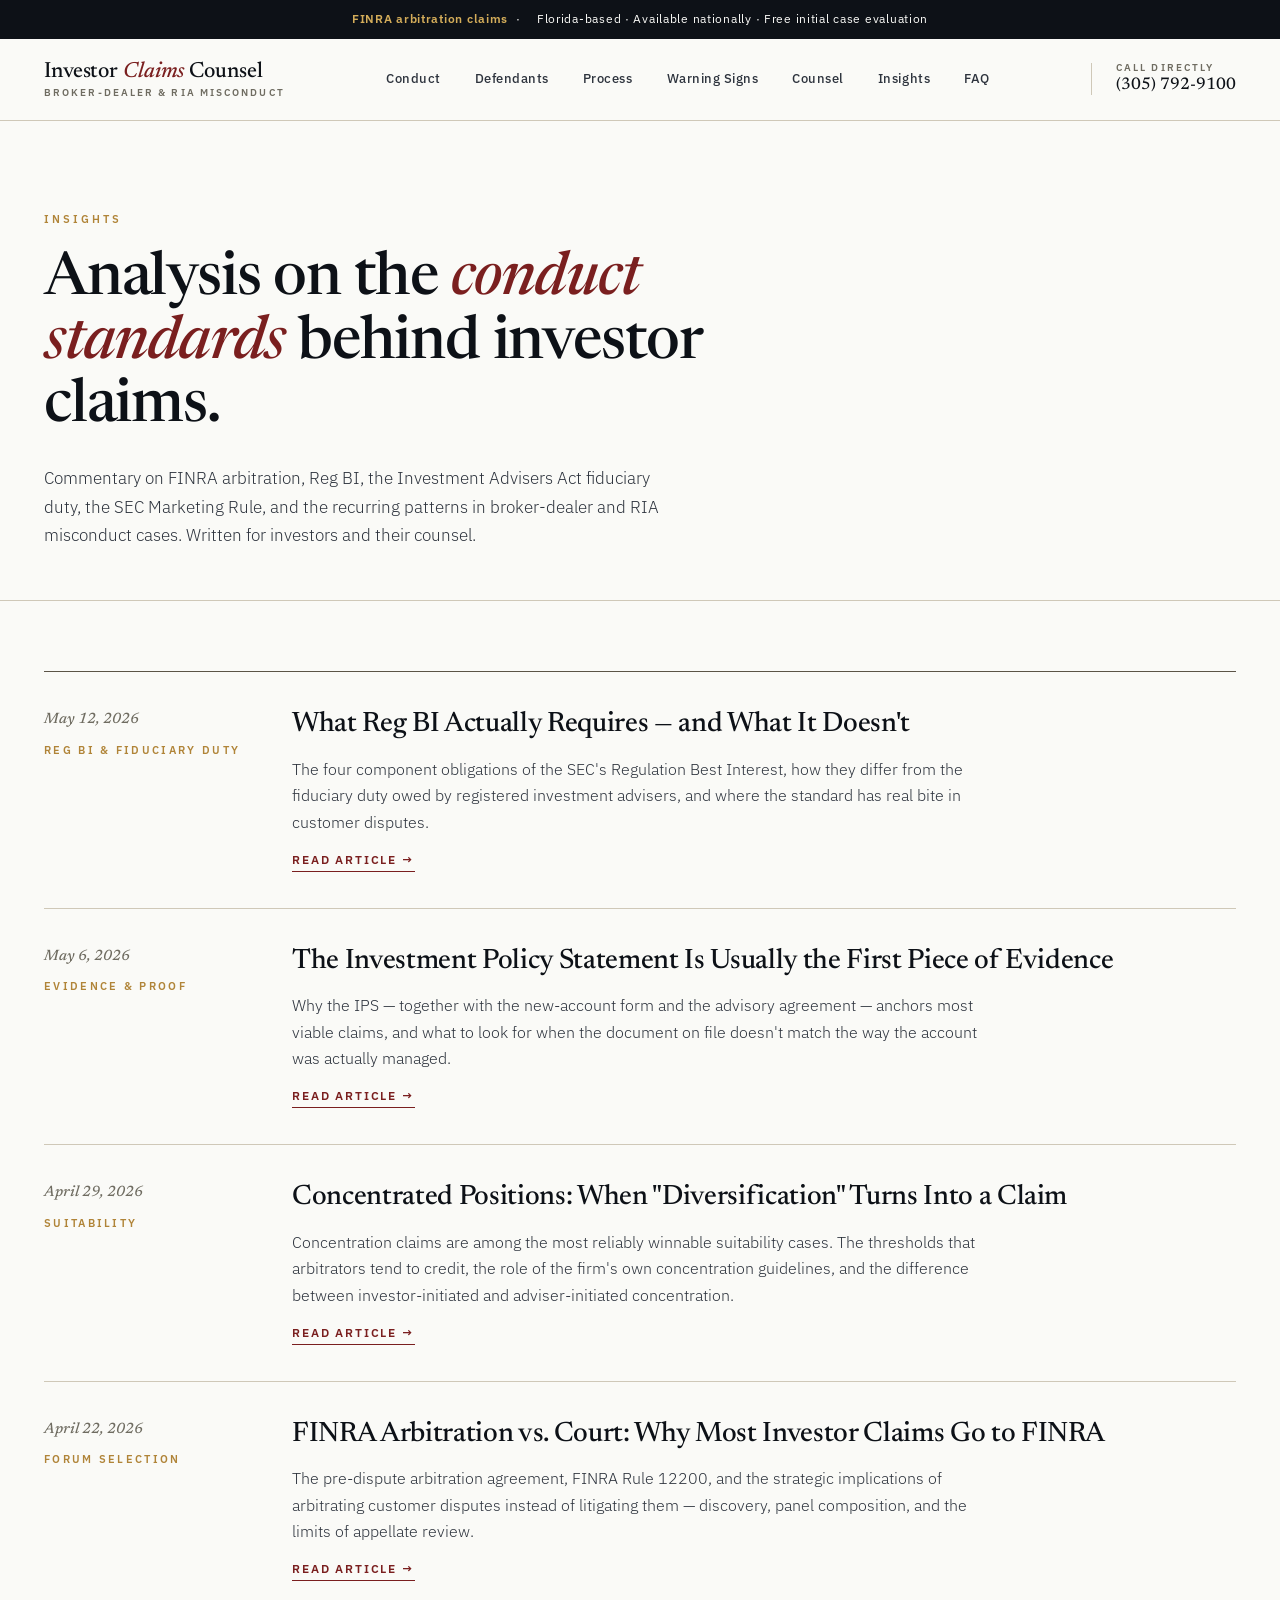
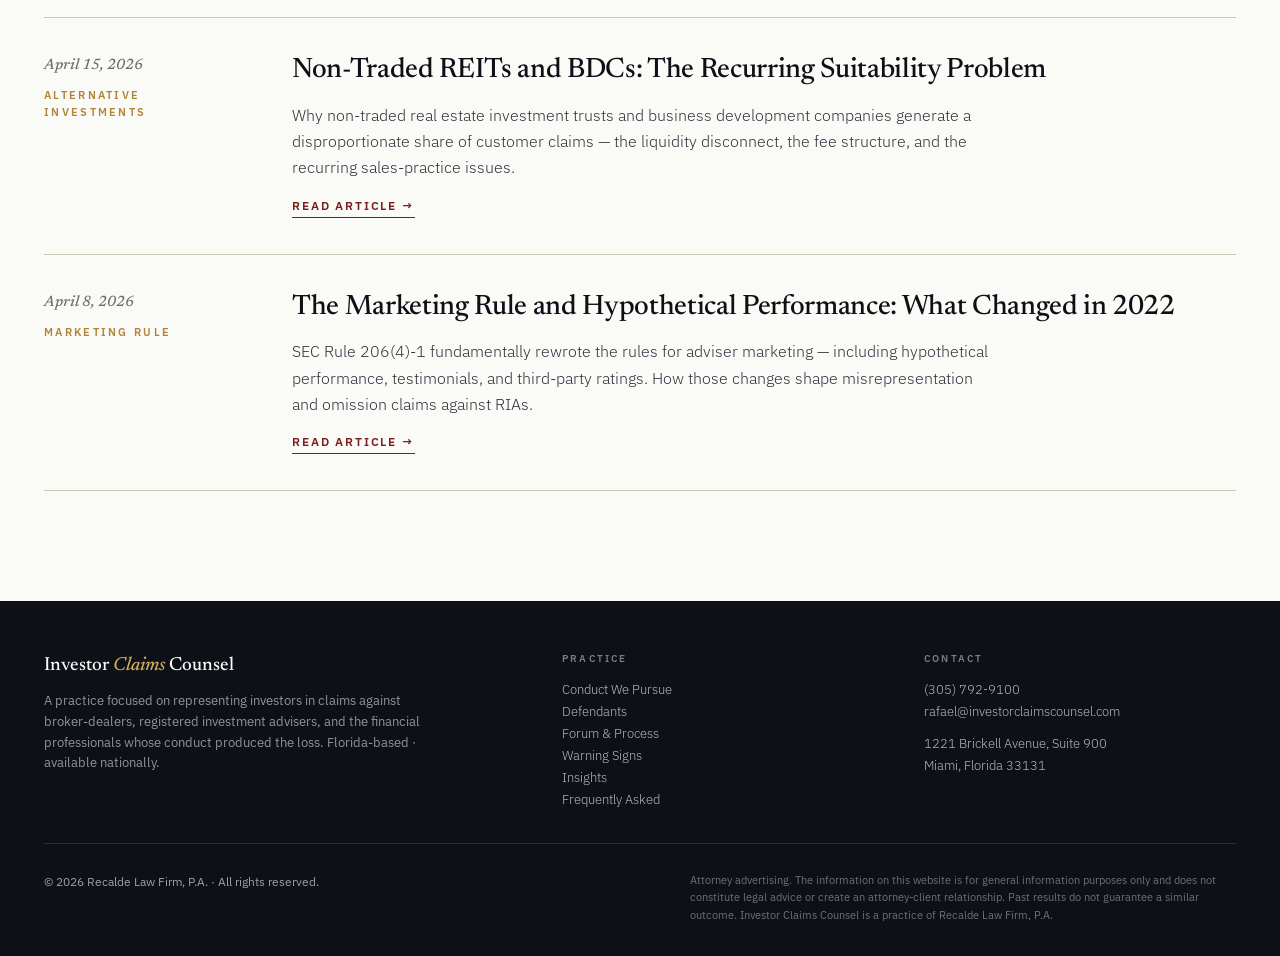
==== blog/index.html @ 1d9fceb1 "Launch Investor Claims Counsel site Initial site: editorial-style landing page covering conduct, def" ====
<!DOCTYPE html>
<html lang="en">
<head>
<meta charset="UTF-8">
<meta name="viewport" content="width=device-width, initial-scale=1.0">
<title>Insights — Investor Claims Counsel</title>
<meta name="description" content="Analysis and commentary on FINRA arbitration, broker-dealer conduct, investment adviser fiduciary duty, and the conduct standards underlying investor claims.">
<meta property="og:title" content="Insights — Investor Claims Counsel">
<meta property="og:description" content="Analysis and commentary on FINRA arbitration, broker-dealer conduct, investment adviser fiduciary duty, and the conduct standards underlying investor claims.">
<meta property="og:type" content="website">
<meta property="og:url" content="https://investorclaimscounsel.com/blog/">
<meta property="og:image" content="https://investorclaimscounsel.com/headshot.jpg">
<meta name="twitter:card" content="summary">
<link rel="icon" href="../favicon.svg" type="image/svg+xml">
<link rel="preconnect" href="https://fonts.googleapis.com">
<link rel="preconnect" href="https://fonts.gstatic.com" crossorigin>
<link href="https://fonts.googleapis.com/css2?family=Newsreader:ital,wght@0,400;0,500;0,600;1,400;1,500&family=IBM+Plex+Sans:wght@300;400;500;600&display=swap" rel="stylesheet">
<link rel="stylesheet" href="../style.css">
<link rel="stylesheet" href="../blog.css">
</head>
<body>

<!-- ================== NOTICE STRIP ================== -->
<div class="notice-strip">
  <span class="strong">FINRA arbitration claims</span>·<span style="margin: 0 8px;"></span>Florida-based · Available nationally · Free initial case evaluation
</div>

<!-- ================== TOPBAR ================== -->
<header class="topbar">
  <div class="topbar-inner">
    <a href="/" class="brand">
      <span class="brand-name">Investor <em>Claims</em> Counsel</span>
      <span class="brand-sub">Broker-Dealer &amp; RIA Misconduct</span>
    </a>
    <nav class="nav">
      <a href="/#conduct">Conduct</a>
      <a href="/#defendants">Defendants</a>
      <a href="/#process">Process</a>
      <a href="/#indicators">Warning Signs</a>
      <a href="/#counsel">Counsel</a>
      <a href="/blog/">Insights</a>
      <a href="/#faq">FAQ</a>
    </nav>
    <a href="tel:+13057929100" class="topbar-phone">
      <span class="phone-label">Call directly</span>
      (305) 792-9100
    </a>
  </div>
</header>

<!-- ================== BLOG HERO ================== -->
<header class="blog-hero">
  <div class="container">
    <div class="section-eyebrow">Insights</div>
    <h1>Analysis on the <em>conduct standards</em> behind investor claims.</h1>
    <p class="lead">Commentary on FINRA arbitration, Reg BI, the Investment Advisers Act fiduciary duty, the SEC Marketing Rule, and the recurring patterns in broker-dealer and RIA misconduct cases. Written for investors and their counsel.</p>
  </div>
</header>

<!-- ================== BLOG GRID ================== -->
<section class="blog-list">
  <div class="container">
    <div class="blog-grid">

      <article class="blog-entry">
        <div class="blog-entry-meta">
          <span class="blog-entry-date">May 12, 2026</span>
          <span class="blog-entry-tag">Reg BI &amp; Fiduciary Duty</span>
        </div>
        <div class="blog-entry-body">
          <h2><a href="../what-reg-bi-actually-requires-and-what-it-doesnt/">What Reg BI Actually Requires &mdash; and What It Doesn't</a></h2>
          <p>The four component obligations of the SEC's Regulation Best Interest, how they differ from the fiduciary duty owed by registered investment advisers, and where the standard has real bite in customer disputes.</p>
          <a href="../what-reg-bi-actually-requires-and-what-it-doesnt/" class="read">Read article →</a>
        </div>
      </article>

      <article class="blog-entry">
        <div class="blog-entry-meta">
          <span class="blog-entry-date">May 6, 2026</span>
          <span class="blog-entry-tag">Evidence &amp; Proof</span>
        </div>
        <div class="blog-entry-body">
          <h2><a href="../the-investment-policy-statement-is-usually-the-first-piece-of-evidence/">The Investment Policy Statement Is Usually the First Piece of Evidence</a></h2>
          <p>Why the IPS — together with the new-account form and the advisory agreement — anchors most viable claims, and what to look for when the document on file doesn't match the way the account was actually managed.</p>
          <a href="../the-investment-policy-statement-is-usually-the-first-piece-of-evidence/" class="read">Read article →</a>
        </div>
      </article>

      <article class="blog-entry">
        <div class="blog-entry-meta">
          <span class="blog-entry-date">April 29, 2026</span>
          <span class="blog-entry-tag">Suitability</span>
        </div>
        <div class="blog-entry-body">
          <h2><a href="../concentrated-positions-when-diversification-turns-into-a-claim/">Concentrated Positions: When "Diversification" Turns Into a Claim</a></h2>
          <p>Concentration claims are among the most reliably winnable suitability cases. The thresholds that arbitrators tend to credit, the role of the firm's own concentration guidelines, and the difference between investor-initiated and adviser-initiated concentration.</p>
          <a href="../concentrated-positions-when-diversification-turns-into-a-claim/" class="read">Read article →</a>
        </div>
      </article>

      <article class="blog-entry">
        <div class="blog-entry-meta">
          <span class="blog-entry-date">April 22, 2026</span>
          <span class="blog-entry-tag">Forum Selection</span>
        </div>
        <div class="blog-entry-body">
          <h2><a href="../finra-arbitration-vs-court-why-most-investor-claims-go-to-finra/">FINRA Arbitration vs. Court: Why Most Investor Claims Go to FINRA</a></h2>
          <p>The pre-dispute arbitration agreement, FINRA Rule 12200, and the strategic implications of arbitrating customer disputes instead of litigating them — discovery, panel composition, and the limits of appellate review.</p>
          <a href="../finra-arbitration-vs-court-why-most-investor-claims-go-to-finra/" class="read">Read article →</a>
        </div>
      </article>

      <article class="blog-entry">
        <div class="blog-entry-meta">
          <span class="blog-entry-date">April 15, 2026</span>
          <span class="blog-entry-tag">Alternative Investments</span>
        </div>
        <div class="blog-entry-body">
          <h2><a href="../non-traded-reits-and-bdcs-the-recurring-suitability-problem/">Non-Traded REITs and BDCs: The Recurring Suitability Problem</a></h2>
          <p>Why non-traded real estate investment trusts and business development companies generate a disproportionate share of customer claims — the liquidity disconnect, the fee structure, and the recurring sales-practice issues.</p>
          <a href="../non-traded-reits-and-bdcs-the-recurring-suitability-problem/" class="read">Read article →</a>
        </div>
      </article>

      <article class="blog-entry">
        <div class="blog-entry-meta">
          <span class="blog-entry-date">April 8, 2026</span>
          <span class="blog-entry-tag">Marketing Rule</span>
        </div>
        <div class="blog-entry-body">
          <h2><a href="../the-marketing-rule-and-hypothetical-performance/">The Marketing Rule and Hypothetical Performance: What Changed in 2022</a></h2>
          <p>SEC Rule 206(4)-1 fundamentally rewrote the rules for adviser marketing — including hypothetical performance, testimonials, and third-party ratings. How those changes shape misrepresentation and omission claims against RIAs.</p>
          <a href="../the-marketing-rule-and-hypothetical-performance/" class="read">Read article →</a>
        </div>
      </article>

    </div>
  </div>
</section>

<!-- ================== FOOTER ================== -->
<footer>
  <div class="footer-inner">
    <div class="footer-top">
      <div>
        <div class="footer-brand-line">Investor <em>Claims</em> Counsel</div>
        <div class="footer-tagline">A practice focused on representing investors in claims against broker-dealers, registered investment advisers, and the financial professionals whose conduct produced the loss. Florida-based · available nationally.</div>
      </div>
      <div class="footer-col">
        <div class="footer-col-label">Practice</div>
        <a href="/#conduct">Conduct We Pursue</a>
        <a href="/#defendants">Defendants</a>
        <a href="/#process">Forum &amp; Process</a>
        <a href="/#indicators">Warning Signs</a>
        <a href="/blog/">Insights</a>
        <a href="/#faq">Frequently Asked</a>
      </div>
      <div class="footer-col">
        <div class="footer-col-label">Contact</div>
        <a href="tel:+13057929100">(305) 792-9100</a>
        <a href="mailto:rafael@investorclaimscounsel.com">rafael@investorclaimscounsel.com</a>
        <p style="margin-top: 10px;">1221 Brickell Avenue, Suite 900<br>Miami, Florida 33131</p>
      </div>
    </div>
    <div class="footer-bottom">
      <div>© 2026 Recalde Law Firm, P.A. · All rights reserved.</div>
      <div class="disclaimer">Attorney advertising. The information on this website is for general information purposes only and does not constitute legal advice or create an attorney-client relationship. Past results do not guarantee a similar outcome. Investor Claims Counsel is a practice of Recalde Law Firm, P.A.</div>
    </div>
  </div>
</footer>

</body>
</html>
---- style.css ----
/* ============================================
   Investor Claims Counsel — Core Styles
   Newsreader + IBM Plex Sans editorial system
   ============================================ */

:root {
  --ink: #0d1117;
  --ink-2: #2d333d;
  --paper: #fafaf7;
  --paper-2: #f0ede5;
  --rule: #cfc8b8;
  --rule-strong: #5b5447;
  --accent: #7a1f1f;
  --accent-2: #b08438;
  --muted: #6f6c61;
  --positive: #2d5a3d;
}

* { margin: 0; padding: 0; box-sizing: border-box; }
html { scroll-behavior: smooth; }

body {
  font-family: 'IBM Plex Sans', -apple-system, sans-serif;
  background: var(--paper);
  color: var(--ink);
  font-weight: 400;
  line-height: 1.55;
  font-size: 16px;
  -webkit-font-smoothing: antialiased;
}

.serif { font-family: 'Newsreader', serif; }

/* ---------- Notice strip ---------- */
.notice-strip {
  background: var(--ink);
  color: var(--paper);
  font-size: 12px;
  letter-spacing: 0.06em;
  padding: 10px 0;
  text-align: center;
}

.notice-strip .strong {
  color: #d4ad5a;
  font-weight: 600;
  margin-right: 8px;
}

/* ---------- Top bar ---------- */
.topbar {
  border-bottom: 1px solid var(--rule);
  background: var(--paper);
  position: sticky;
  top: 0;
  z-index: 100;
}

.topbar-inner {
  max-width: 1300px;
  margin: 0 auto;
  padding: 22px 44px;
  display: grid;
  grid-template-columns: auto 1fr auto;
  align-items: center;
  gap: 50px;
}

.brand {
  text-decoration: none;
  color: var(--ink);
  line-height: 1.05;
  display: flex;
  flex-direction: column;
  gap: 4px;
}

.brand-name {
  font-family: 'Newsreader', serif;
  font-size: 22px;
  font-weight: 500;
  letter-spacing: -0.005em;
}

.brand-name em {
  font-style: italic;
  color: var(--accent);
  font-weight: 500;
}

.brand-sub {
  font-size: 9.5px;
  letter-spacing: 0.22em;
  text-transform: uppercase;
  color: var(--muted);
  font-weight: 600;
}

.nav {
  display: flex;
  justify-content: center;
  gap: 34px;
}

.nav a {
  font-size: 13px;
  color: var(--ink-2);
  text-decoration: none;
  letter-spacing: 0.04em;
  font-weight: 500;
  transition: color 0.2s;
}

.nav a:hover { color: var(--accent); }

.topbar-phone {
  font-family: 'Newsreader', serif;
  font-size: 17px;
  color: var(--ink);
  text-decoration: none;
  font-weight: 500;
  border-left: 1px solid var(--rule);
  padding-left: 24px;
  line-height: 1.1;
  display: flex;
  flex-direction: column;
}

.topbar-phone .phone-label {
  font-family: 'IBM Plex Sans', sans-serif;
  font-size: 9.5px;
  letter-spacing: 0.22em;
  text-transform: uppercase;
  color: var(--muted);
  font-weight: 600;
  margin-bottom: 3px;
}

/* ---------- Hero ---------- */
.hero {
  padding: 100px 0 90px;
  border-bottom: 1px solid var(--rule);
  position: relative;
}

.hero-inner {
  max-width: 1300px;
  margin: 0 auto;
  padding: 0 44px;
  display: grid;
  grid-template-columns: 1.6fr 1fr;
  gap: 80px;
  align-items: end;
}

.hero-eyebrow {
  font-size: 11px;
  letter-spacing: 0.26em;
  text-transform: uppercase;
  color: var(--accent);
  font-weight: 600;
  margin-bottom: 32px;
  display: flex;
  align-items: center;
  gap: 12px;
}

.hero-eyebrow::before {
  content: "";
  width: 32px;
  height: 1px;
  background: var(--accent);
}

.hero h1 {
  font-family: 'Newsreader', serif;
  font-weight: 500;
  font-size: clamp(42px, 5.2vw, 72px);
  line-height: 1.04;
  letter-spacing: -0.02em;
  max-width: 18ch;
}

.hero h1 em {
  font-style: italic;
  color: var(--accent);
  font-weight: 500;
}

.hero-sub {
  font-size: 18px;
  line-height: 1.65;
  max-width: 58ch;
  color: var(--ink-2);
  font-weight: 300;
  margin-top: 32px;
}

.hero-cta-row {
  margin-top: 44px;
  display: flex;
  gap: 28px;
  align-items: center;
  flex-wrap: wrap;
}

.btn {
  font-family: 'IBM Plex Sans', sans-serif;
  font-size: 13px;
  letter-spacing: 0.08em;
  text-transform: uppercase;
  font-weight: 600;
  padding: 16px 28px;
  text-decoration: none;
  display: inline-block;
  transition: all 0.2s;
  border: 1px solid;
}

.btn-primary {
  background: var(--ink);
  color: var(--paper);
  border-color: var(--ink);
}

.btn-primary:hover { background: var(--accent); border-color: var(--accent); }

.btn-ghost {
  background: transparent;
  color: var(--ink);
  border-color: var(--ink);
}

.btn-ghost:hover { background: var(--ink); color: var(--paper); }

.hero-side {
  border-left: 2px solid var(--accent);
  padding-left: 28px;
}

.hero-side h3 {
  font-family: 'Newsreader', serif;
  font-size: 22px;
  font-weight: 500;
  line-height: 1.35;
  margin-bottom: 14px;
  font-style: italic;
}

.hero-side p {
  font-size: 14.5px;
  line-height: 1.65;
  color: var(--ink-2);
  margin-bottom: 12px;
  font-weight: 300;
}

.hero-side .more {
  font-size: 11.5px;
  letter-spacing: 0.16em;
  text-transform: uppercase;
  color: var(--accent);
  font-weight: 600;
  text-decoration: none;
  border-bottom: 1px solid var(--accent);
  padding-bottom: 2px;
}

/* ---------- Section base ---------- */
section { padding: 100px 0; }

.container {
  max-width: 1300px;
  margin: 0 auto;
  padding: 0 44px;
}

.section-eyebrow {
  font-size: 10.5px;
  letter-spacing: 0.28em;
  text-transform: uppercase;
  color: var(--accent-2);
  font-weight: 600;
  margin-bottom: 18px;
}

.section-title {
  font-family: 'Newsreader', serif;
  font-weight: 500;
  font-size: clamp(34px, 4vw, 52px);
  line-height: 1.08;
  letter-spacing: -0.018em;
  margin-bottom: 24px;
}

.section-title em {
  font-style: italic;
  color: var(--accent);
}

.section-lead {
  font-size: 17px;
  line-height: 1.7;
  color: var(--ink-2);
  max-width: 60ch;
  font-weight: 300;
}

/* ---------- Conduct categories ---------- */
.conduct {
  background: var(--paper-2);
  border-bottom: 1px solid var(--rule);
}

.conduct-header {
  display: grid;
  grid-template-columns: 1fr 1.2fr;
  gap: 80px;
  margin-bottom: 60px;
  align-items: end;
  padding-bottom: 36px;
  border-bottom: 1px solid var(--rule-strong);
}

.conduct-grid {
  display: grid;
  grid-template-columns: repeat(2, 1fr);
  gap: 0;
  border-top: 1px solid var(--rule);
}

.conduct-item {
  padding: 36px 32px 36px 0;
  border-bottom: 1px solid var(--rule);
  transition: background 0.2s;
}

.conduct-item:nth-child(odd) {
  border-right: 1px solid var(--rule);
  padding-right: 40px;
}

.conduct-item:nth-child(even) { padding-left: 40px; }

.conduct-item:hover { background: rgba(122, 31, 31, 0.03); }

.conduct-num {
  font-family: 'Newsreader', serif;
  font-style: italic;
  font-size: 14px;
  color: var(--accent);
  margin-bottom: 14px;
  font-weight: 500;
}

.conduct-item h4 {
  font-family: 'Newsreader', serif;
  font-size: 22px;
  font-weight: 500;
  line-height: 1.25;
  margin-bottom: 14px;
  letter-spacing: -0.005em;
}

.conduct-item p {
  font-size: 14.5px;
  line-height: 1.65;
  color: var(--ink-2);
  font-weight: 300;
}

.conduct-item .reg {
  margin-top: 14px;
  font-size: 11.5px;
  letter-spacing: 0.06em;
  color: var(--muted);
  font-family: 'Newsreader', serif;
  font-style: italic;
}

/* ---------- Defendants ---------- */
.defendants-grid {
  margin-top: 60px;
  display: grid;
  grid-template-columns: repeat(4, 1fr);
  gap: 0;
  border-top: 1px solid var(--rule);
  border-left: 1px solid var(--rule);
}

.defendant {
  padding: 32px 28px;
  border-right: 1px solid var(--rule);
  border-bottom: 1px solid var(--rule);
}

.defendant-icon {
  font-family: 'Newsreader', serif;
  font-style: italic;
  font-size: 28px;
  color: var(--accent);
  margin-bottom: 16px;
  font-weight: 500;
}

.defendant h5 {
  font-family: 'Newsreader', serif;
  font-size: 19px;
  font-weight: 500;
  margin-bottom: 10px;
  line-height: 1.25;
}

.defendant p {
  font-size: 13.5px;
  line-height: 1.6;
  color: var(--ink-2);
  font-weight: 300;
}

/* ---------- Forum / Process ---------- */
.process {
  background: var(--ink);
  color: var(--paper);
  padding: 110px 0;
}

.process .section-title { color: var(--paper); }
.process .section-title em { color: #d4ad5a; }
.process .section-eyebrow { color: #d4ad5a; }
.process .section-lead { color: rgba(255, 255, 255, 0.72); }

.forum-tabs {
  margin-top: 70px;
  display: grid;
  grid-template-columns: 1fr 1fr;
  gap: 0;
  border-top: 1px solid rgba(255, 255, 255, 0.18);
}

.forum {
  padding: 44px 36px 44px 0;
  border-right: 1px solid rgba(255, 255, 255, 0.18);
}

.forum:last-child { border-right: none; padding-right: 0; padding-left: 36px; }

.forum-tag {
  font-size: 10.5px;
  letter-spacing: 0.26em;
  text-transform: uppercase;
  color: #d4ad5a;
  font-weight: 600;
  margin-bottom: 16px;
}

.forum h3 {
  font-family: 'Newsreader', serif;
  font-size: 30px;
  font-weight: 500;
  line-height: 1.15;
  margin-bottom: 18px;
  letter-spacing: -0.01em;
}

.forum h3 em { font-style: italic; color: #d4ad5a; }

.forum > p {
  font-size: 15px;
  line-height: 1.7;
  color: rgba(255, 255, 255, 0.78);
  font-weight: 300;
  margin-bottom: 24px;
}

.forum-specs {
  border-top: 1px solid rgba(255, 255, 255, 0.18);
  padding-top: 24px;
  display: grid;
  gap: 18px;
}

.spec {
  display: grid;
  grid-template-columns: 130px 1fr;
  gap: 20px;
  align-items: start;
}

.spec-label {
  font-size: 10.5px;
  letter-spacing: 0.18em;
  text-transform: uppercase;
  color: rgba(255, 255, 255, 0.55);
  font-weight: 600;
  padding-top: 3px;
}

.spec-value {
  font-size: 14px;
  line-height: 1.55;
  color: rgba(255, 255, 255, 0.9);
  font-weight: 300;
}

/* ---------- Process steps ---------- */
.steps {
  margin-top: 60px;
  border-top: 1px solid var(--rule-strong);
}

.step {
  padding: 36px 0;
  border-bottom: 1px solid var(--rule);
  display: grid;
  grid-template-columns: 90px 1fr 1.5fr;
  gap: 40px;
  align-items: start;
}

.step-num {
  font-family: 'Newsreader', serif;
  font-style: italic;
  font-size: 36px;
  color: var(--accent);
  line-height: 1;
  font-weight: 500;
}

.step h4 {
  font-family: 'Newsreader', serif;
  font-size: 22px;
  font-weight: 500;
  line-height: 1.2;
}

.step p {
  font-size: 14.5px;
  line-height: 1.7;
  color: var(--ink-2);
  font-weight: 300;
}

/* ---------- Indicators ---------- */
.indicators {
  background: var(--paper-2);
  border-top: 1px solid var(--rule);
  border-bottom: 1px solid var(--rule);
}

.indicator-list {
  margin-top: 50px;
  display: grid;
  grid-template-columns: repeat(2, 1fr);
  gap: 16px 60px;
}

.indicator {
  padding: 20px 0;
  border-bottom: 1px solid var(--rule);
  display: grid;
  grid-template-columns: 24px 1fr;
  gap: 18px;
  align-items: start;
}

.indicator-mark {
  font-family: 'Newsreader', serif;
  color: var(--accent);
  font-size: 18px;
  font-style: italic;
  font-weight: 500;
  padding-top: 1px;
}

.indicator p {
  font-size: 15px;
  line-height: 1.55;
  color: var(--ink-2);
  font-weight: 300;
}

/* ---------- Counsel ---------- */
.counsel-grid {
  display: grid;
  grid-template-columns: 1fr 1.5fr;
  gap: 80px;
  align-items: start;
}

.portrait {
  aspect-ratio: 4/5;
  background: linear-gradient(155deg, #aea48c 0%, #5b5447 100%);
  position: relative;
  overflow: hidden;
}

.portrait::before {
  content: "RR";
  position: absolute;
  bottom: 22px;
  left: 26px;
  font-family: 'Newsreader', serif;
  font-style: italic;
  font-size: 64px;
  color: rgba(255, 255, 255, 0.55);
  line-height: 1;
  font-weight: 500;
}

.portrait::after {
  content: "Photograph";
  position: absolute;
  top: 50%;
  left: 50%;
  transform: translate(-50%, -50%);
  font-size: 10px;
  letter-spacing: 0.24em;
  text-transform: uppercase;
  color: rgba(255, 255, 255, 0.5);
}

.counsel h2 {
  font-family: 'Newsreader', serif;
  font-size: 44px;
  font-weight: 500;
  line-height: 1.08;
  margin-bottom: 24px;
  letter-spacing: -0.018em;
}

.counsel p {
  font-size: 16px;
  line-height: 1.75;
  color: var(--ink-2);
  margin-bottom: 18px;
  font-weight: 300;
}

.counsel .pull {
  font-family: 'Newsreader', serif;
  font-style: italic;
  font-size: 21px;
  line-height: 1.55;
  color: var(--ink);
  border-left: 2px solid var(--accent);
  padding: 4px 0 4px 24px;
  margin: 28px 0;
  font-weight: 400;
}

.credentials {
  margin-top: 32px;
  padding-top: 28px;
  border-top: 1px solid var(--rule);
  display: grid;
  grid-template-columns: 1fr 1fr;
  gap: 26px 32px;
}

.credential .label {
  font-size: 10px;
  letter-spacing: 0.22em;
  text-transform: uppercase;
  color: var(--muted);
  margin-bottom: 8px;
  font-weight: 600;
}

.credential .value {
  font-size: 14px;
  line-height: 1.55;
  color: var(--ink);
}

/* ---------- FAQ ---------- */
.faq {
  background: var(--paper-2);
  border-top: 1px solid var(--rule);
  border-bottom: 1px solid var(--rule);
}

.faq-list {
  margin-top: 50px;
  border-top: 1px solid var(--rule-strong);
}

.faq-item {
  padding: 32px 0;
  border-bottom: 1px solid var(--rule);
  display: grid;
  grid-template-columns: 1fr 1.5fr;
  gap: 60px;
}

.faq-q {
  font-family: 'Newsreader', serif;
  font-size: 22px;
  font-weight: 500;
  line-height: 1.3;
  letter-spacing: -0.005em;
}

.faq-a {
  font-size: 15px;
  line-height: 1.7;
  color: var(--ink-2);
  font-weight: 300;
}

/* ---------- Engage ---------- */
.engage {
  background: var(--accent);
  color: var(--paper);
  padding: 130px 0;
}

.engage-grid {
  display: grid;
  grid-template-columns: 1.4fr 1fr;
  gap: 80px;
  align-items: start;
}

.engage h2 {
  font-family: 'Newsreader', serif;
  font-size: clamp(40px, 5vw, 60px);
  font-weight: 500;
  line-height: 1.05;
  letter-spacing: -0.02em;
  margin-bottom: 28px;
}

.engage h2 em { font-style: italic; color: #f0d28a; }

.engage > .container > .engage-grid > div:first-child > p {
  font-size: 17px;
  line-height: 1.75;
  color: rgba(255, 255, 255, 0.85);
  font-weight: 300;
  margin-bottom: 18px;
}

.engage-checklist {
  margin-top: 32px;
  padding-top: 24px;
  border-top: 1px solid rgba(255, 255, 255, 0.3);
}

.engage-checklist .label {
  font-size: 11px;
  letter-spacing: 0.22em;
  text-transform: uppercase;
  color: #f0d28a;
  font-weight: 600;
  margin-bottom: 16px;
}

.engage-checklist ul {
  list-style: none;
  display: grid;
  gap: 8px;
}

.engage-checklist li {
  font-size: 14px;
  line-height: 1.5;
  color: rgba(255, 255, 255, 0.88);
  padding-left: 22px;
  position: relative;
  font-weight: 300;
}

.engage-checklist li::before {
  content: "→";
  position: absolute;
  left: 0;
  color: #f0d28a;
}

.engage-channels {
  background: rgba(0, 0, 0, 0.18);
  padding: 36px 36px 28px;
  border: 1px solid rgba(255, 255, 255, 0.18);
}

.channel {
  border-bottom: 1px solid rgba(255, 255, 255, 0.2);
  padding: 18px 0;
}

.channel:last-child { border-bottom: none; padding-bottom: 0; }
.channel:first-child { padding-top: 0; }

.channel-label {
  font-size: 10px;
  letter-spacing: 0.24em;
  text-transform: uppercase;
  color: rgba(255, 255, 255, 0.65);
  font-weight: 600;
  margin-bottom: 8px;
}

.channel-value {
  font-family: 'Newsreader', serif;
  font-size: 21px;
  font-weight: 500;
  color: var(--paper);
  line-height: 1.2;
}

.channel-value a {
  color: var(--paper);
  text-decoration: none;
  border-bottom: 1px solid rgba(240, 210, 138, 0.5);
  transition: border-color 0.2s;
}

.channel-value a:hover { border-bottom-color: #f0d28a; }

.channel-detail {
  font-size: 12.5px;
  color: rgba(255, 255, 255, 0.7);
  margin-top: 5px;
  font-weight: 300;
}

/* ---------- Footer ---------- */
footer {
  background: var(--ink);
  color: rgba(255, 255, 255, 0.6);
  padding: 50px 0 32px;
  font-size: 12px;
}

.footer-inner {
  max-width: 1300px;
  margin: 0 auto;
  padding: 0 44px;
}

.footer-top {
  display: grid;
  grid-template-columns: 1.5fr 1fr 1fr;
  gap: 50px;
  padding-bottom: 32px;
  border-bottom: 1px solid rgba(255, 255, 255, 0.12);
  margin-bottom: 24px;
}

.footer-brand-line {
  font-family: 'Newsreader', serif;
  font-size: 19px;
  color: var(--paper);
  margin-bottom: 10px;
  font-weight: 500;
}

.footer-brand-line em { font-style: italic; color: #d4ad5a; }

.footer-tagline {
  font-size: 12.5px;
  color: rgba(255, 255, 255, 0.55);
  line-height: 1.65;
  max-width: 50ch;
}

.footer-col-label {
  font-size: 10px;
  letter-spacing: 0.22em;
  text-transform: uppercase;
  color: rgba(255, 255, 255, 0.45);
  font-weight: 600;
  margin-bottom: 12px;
}

.footer-col a, .footer-col p {
  display: block;
  font-size: 13px;
  color: rgba(255, 255, 255, 0.7);
  text-decoration: none;
  line-height: 1.7;
  font-weight: 300;
}

.footer-col a:hover { color: #d4ad5a; }

.footer-bottom {
  display: flex;
  justify-content: space-between;
  flex-wrap: wrap;
  gap: 16px;
  line-height: 1.6;
  padding-top: 4px;
}

.disclaimer {
  max-width: 78ch;
  font-size: 10.5px;
  color: rgba(255, 255, 255, 0.4);
  line-height: 1.65;
}

/* ---------- Responsive ---------- */
@media (max-width: 980px) {
  .topbar-inner { grid-template-columns: 1fr auto; padding: 16px 22px; gap: 18px; }
  .nav { display: none; }
  .topbar-phone { padding-left: 18px; }
  .hero { padding: 60px 0 60px; }
  .hero-inner { grid-template-columns: 1fr; gap: 50px; padding: 0 22px; }
  .hero-side { border-left: 2px solid var(--accent); }
  .container { padding: 0 22px; }
  section { padding: 70px 0; }
  .conduct-header { grid-template-columns: 1fr; gap: 28px; }
  .conduct-grid { grid-template-columns: 1fr; }
  .conduct-item:nth-child(odd) { border-right: none; padding-right: 0; }
  .conduct-item:nth-child(even) { padding-left: 0; }
  .defendants-grid { grid-template-columns: 1fr 1fr; }
  .forum-tabs { grid-template-columns: 1fr; }
  .forum { border-right: none; padding-right: 0; padding-left: 0 !important; border-bottom: 1px solid rgba(255,255,255,0.18); }
  .step { grid-template-columns: 1fr; gap: 12px; }
  .step-num { font-size: 28px; }
  .indicator-list { grid-template-columns: 1fr; gap: 0 0; }
  .counsel-grid, .engage-grid, .faq-item { grid-template-columns: 1fr; gap: 32px; }
  .footer-top { grid-template-columns: 1fr; }
  .footer-bottom { flex-direction: column; }
}
---- blog.css ----
/* ============================================
   Investor Claims Counsel — Blog Styles
   Extends style.css
   ============================================ */

/* ---------- Blog index ---------- */
.blog-hero {
  padding: 90px 0 50px;
  border-bottom: 1px solid var(--rule);
  background: var(--paper);
}

.blog-hero .container {
  max-width: 1300px;
  margin: 0 auto;
  padding: 0 44px;
}

.blog-hero .section-eyebrow {
  margin-bottom: 22px;
}

.blog-hero h1 {
  font-family: 'Newsreader', serif;
  font-weight: 500;
  font-size: clamp(40px, 5vw, 60px);
  line-height: 1.06;
  letter-spacing: -0.02em;
  margin-bottom: 24px;
  max-width: 22ch;
}

.blog-hero h1 em {
  font-style: italic;
  color: var(--accent);
}

.blog-hero .lead {
  font-size: 17px;
  line-height: 1.7;
  color: var(--ink-2);
  max-width: 62ch;
  font-weight: 300;
}

/* ---------- Blog list ---------- */
.blog-list {
  padding: 70px 0 110px;
  background: var(--paper);
}

.blog-list .container {
  max-width: 1300px;
  margin: 0 auto;
  padding: 0 44px;
}

.blog-grid {
  display: grid;
  grid-template-columns: 1fr;
  border-top: 1px solid var(--rule-strong);
}

.blog-entry {
  padding: 36px 0;
  border-bottom: 1px solid var(--rule);
  display: grid;
  grid-template-columns: 200px 1fr;
  gap: 48px;
  align-items: start;
}

.blog-entry-meta {
  display: flex;
  flex-direction: column;
  gap: 10px;
}

.blog-entry-date {
  font-family: 'Newsreader', serif;
  font-style: italic;
  font-size: 15px;
  color: var(--muted);
  font-weight: 500;
}

.blog-entry-tag {
  font-size: 10.5px;
  letter-spacing: 0.22em;
  text-transform: uppercase;
  color: var(--accent-2);
  font-weight: 600;
}

.blog-entry-body h2 {
  font-family: 'Newsreader', serif;
  font-size: 28px;
  font-weight: 500;
  line-height: 1.2;
  letter-spacing: -0.012em;
  margin-bottom: 14px;
}

.blog-entry-body h2 a {
  color: var(--ink);
  text-decoration: none;
  transition: color 0.2s;
}

.blog-entry-body h2 a:hover { color: var(--accent); }

.blog-entry-body p {
  font-size: 15.5px;
  line-height: 1.7;
  color: var(--ink-2);
  font-weight: 300;
  max-width: 70ch;
}

.blog-entry-body .read {
  display: inline-block;
  margin-top: 16px;
  font-size: 11.5px;
  letter-spacing: 0.16em;
  text-transform: uppercase;
  color: var(--accent);
  font-weight: 600;
  text-decoration: none;
  border-bottom: 1px solid var(--accent);
  padding-bottom: 2px;
}

/* ---------- Article page ---------- */
.article-header {
  padding: 80px 0 50px;
  border-bottom: 1px solid var(--rule);
  background: var(--paper);
}

.article-header .container {
  max-width: 820px;
  margin: 0 auto;
  padding: 0 44px;
}

.article-breadcrumb {
  font-size: 11px;
  letter-spacing: 0.18em;
  text-transform: uppercase;
  color: var(--muted);
  font-weight: 600;
  margin-bottom: 28px;
}

.article-breadcrumb a {
  color: var(--muted);
  text-decoration: none;
  border-bottom: 1px solid transparent;
  transition: color 0.2s, border-color 0.2s;
}

.article-breadcrumb a:hover {
  color: var(--accent);
  border-bottom-color: var(--accent);
}

.article-tag {
  font-size: 10.5px;
  letter-spacing: 0.24em;
  text-transform: uppercase;
  color: var(--accent-2);
  font-weight: 600;
  margin-bottom: 18px;
  display: block;
}

.article-header h1 {
  font-family: 'Newsreader', serif;
  font-size: clamp(30px, 4.2vw, 46px);
  font-weight: 500;
  line-height: 1.1;
  letter-spacing: -0.018em;
  margin-bottom: 28px;
}

.article-header h1 em { font-style: italic; color: var(--accent); }

.article-meta {
  display: flex;
  align-items: center;
  gap: 16px;
  padding-top: 24px;
  border-top: 1px solid var(--rule);
}

.article-meta img {
  width: 46px;
  height: 46px;
  border-radius: 50%;
  object-fit: cover;
}

.article-meta-text {
  font-size: 13px;
  line-height: 1.45;
  color: var(--ink-2);
  font-weight: 300;
}

.article-meta-text strong {
  font-family: 'Newsreader', serif;
  font-weight: 500;
  font-size: 15px;
  color: var(--ink);
  display: block;
  letter-spacing: -0.005em;
}

/* ---------- Article body ---------- */
.article-body {
  padding: 60px 0 70px;
  background: var(--paper);
}

.article-body .container {
  max-width: 820px;
  margin: 0 auto;
  padding: 0 44px;
}

.article-content p {
  font-family: 'Newsreader', serif;
  font-size: 19px;
  line-height: 1.7;
  color: var(--ink);
  margin-bottom: 24px;
  font-weight: 400;
}

.article-content p.lede {
  font-size: 22px;
  line-height: 1.55;
  color: var(--ink);
  font-weight: 400;
  margin-bottom: 32px;
}

.article-content h2 {
  font-family: 'Newsreader', serif;
  font-size: 28px;
  font-weight: 500;
  line-height: 1.2;
  letter-spacing: -0.012em;
  margin: 44px 0 18px;
  color: var(--ink);
}

.article-content h2 em { font-style: italic; color: var(--accent); }

.article-content h3 {
  font-family: 'Newsreader', serif;
  font-size: 21px;
  font-weight: 500;
  line-height: 1.25;
  margin: 32px 0 12px;
  color: var(--ink);
}

.article-content ul,
.article-content ol {
  margin: 18px 0 28px 0;
  padding-left: 28px;
}

.article-content li {
  font-family: 'Newsreader', serif;
  font-size: 18px;
  line-height: 1.65;
  color: var(--ink);
  margin-bottom: 10px;
  font-weight: 400;
}

.article-content blockquote {
  border-left: 2px solid var(--accent);
  padding: 6px 0 6px 28px;
  margin: 32px 0;
  font-family: 'Newsreader', serif;
  font-style: italic;
  font-size: 21px;
  line-height: 1.55;
  color: var(--ink);
  font-weight: 400;
}

.article-content strong {
  font-weight: 600;
}

.article-content em { font-style: italic; }

.article-content a {
  color: var(--accent);
  text-decoration: none;
  border-bottom: 1px solid var(--accent);
  transition: opacity 0.2s;
}

.article-content a:hover { opacity: 0.7; }

.article-content hr {
  border: none;
  border-top: 1px solid var(--rule);
  margin: 40px 0;
}

/* ---------- Article footer / disclaimer ---------- */
.article-cta {
  background: var(--paper-2);
  border-top: 1px solid var(--rule);
  border-bottom: 1px solid var(--rule);
  padding: 60px 0;
}

.article-cta .container {
  max-width: 820px;
  margin: 0 auto;
  padding: 0 44px;
  display: grid;
  grid-template-columns: 1.4fr 1fr;
  gap: 50px;
  align-items: center;
}

.article-cta .label {
  font-size: 10.5px;
  letter-spacing: 0.24em;
  text-transform: uppercase;
  color: var(--accent-2);
  font-weight: 600;
  margin-bottom: 14px;
}

.article-cta h3 {
  font-family: 'Newsreader', serif;
  font-size: 26px;
  font-weight: 500;
  line-height: 1.2;
  letter-spacing: -0.01em;
  margin-bottom: 12px;
}

.article-cta h3 em { font-style: italic; color: var(--accent); }

.article-cta p {
  font-size: 14.5px;
  line-height: 1.65;
  color: var(--ink-2);
  font-weight: 300;
}

.article-cta-actions {
  display: flex;
  flex-direction: column;
  gap: 12px;
}

.article-disclaimer {
  background: var(--paper);
  padding: 40px 0 60px;
}

.article-disclaimer .container {
  max-width: 820px;
  margin: 0 auto;
  padding: 0 44px;
}

.article-disclaimer p {
  font-size: 11.5px;
  line-height: 1.65;
  color: var(--muted);
  font-style: italic;
}

/* ---------- Responsive ---------- */
@media (max-width: 980px) {
  .blog-hero { padding: 60px 0 40px; }
  .blog-hero .container,
  .blog-list .container,
  .article-header .container,
  .article-body .container,
  .article-cta .container,
  .article-disclaimer .container {
    padding: 0 22px;
  }
  .blog-list { padding: 50px 0 80px; }
  .blog-entry {
    grid-template-columns: 1fr;
    gap: 14px;
  }
  .article-header { padding: 50px 0 36px; }
  .article-content p { font-size: 17px; }
  .article-content p.lede { font-size: 19px; }
  .article-content li { font-size: 16.5px; }
  .article-content h2 { font-size: 24px; }
  .article-cta .container {
    grid-template-columns: 1fr;
    gap: 24px;
  }
}
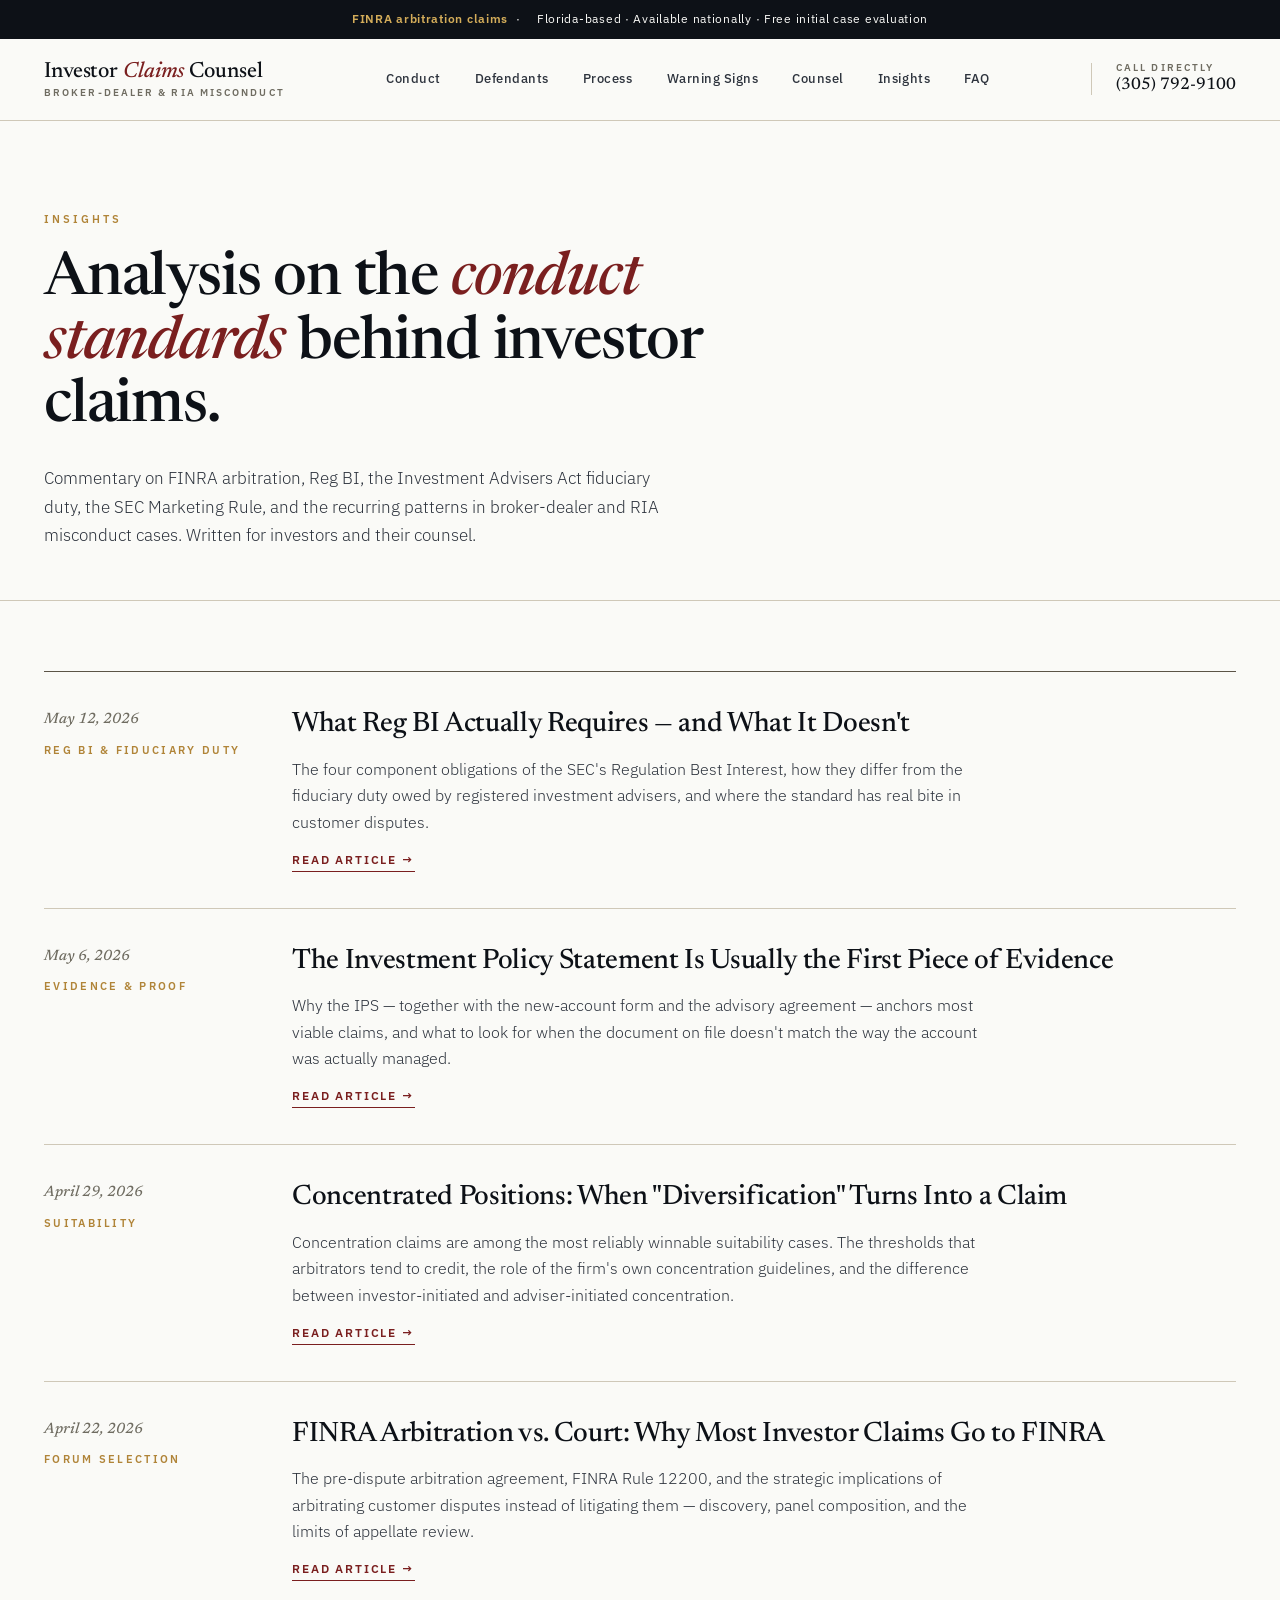
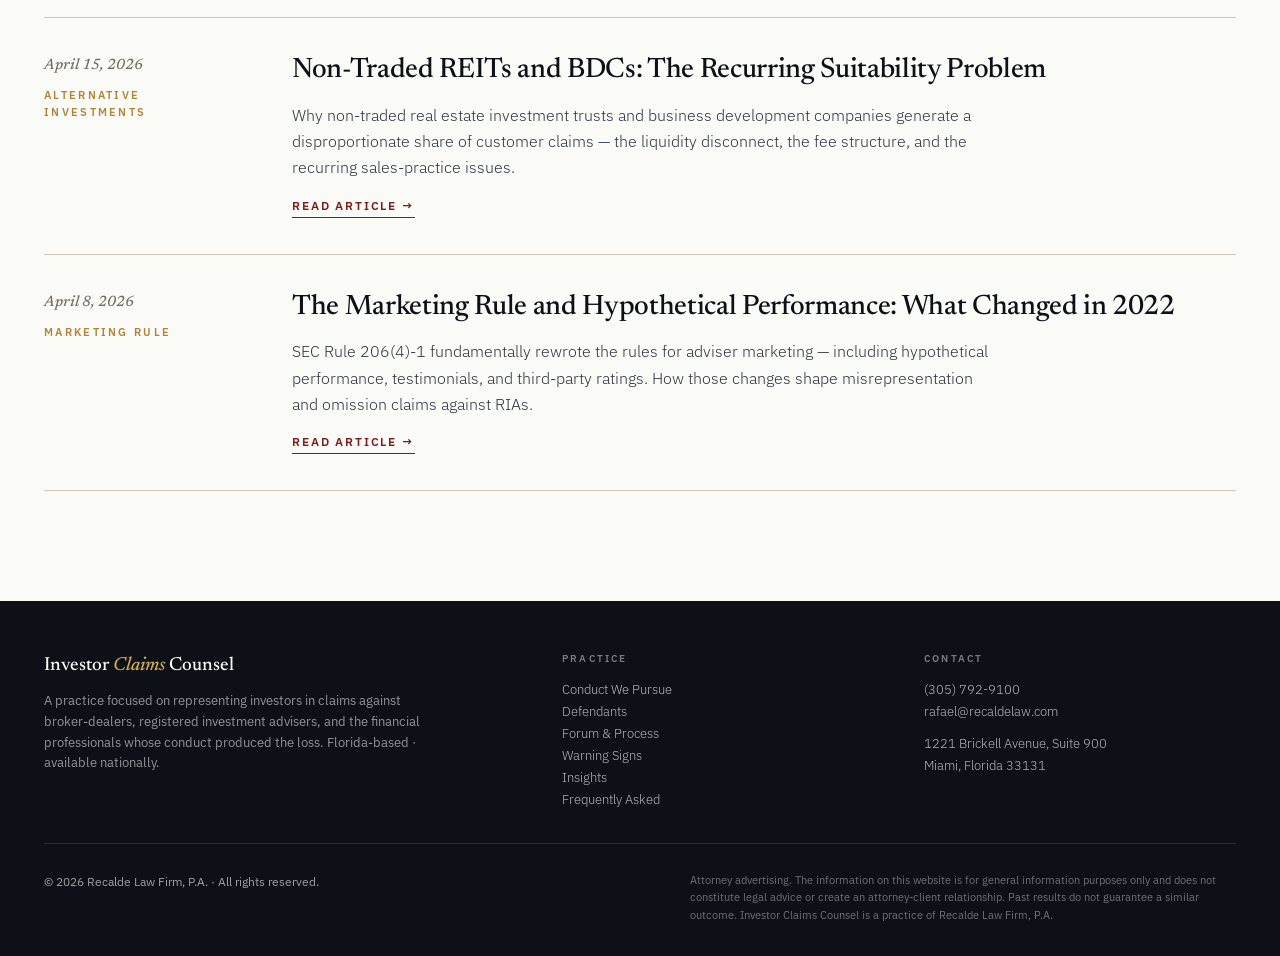
==== commit 3188a804: "Temporarily display rafael@recaldelaw.com until ICC email is set up Swaps the rafael@investorclaimsc" ====
--- a/blog/index.html
+++ b/blog/index.html
@@ -158,7 +158,7 @@
       <div class="footer-col">
         <div class="footer-col-label">Contact</div>
         <a href="tel:+13057929100">(305) 792-9100</a>
-        <a href="mailto:rafael@investorclaimscounsel.com">rafael@investorclaimscounsel.com</a>
+        <a href="mailto:rafael@recaldelaw.com">rafael@recaldelaw.com</a>
         <p style="margin-top: 10px;">1221 Brickell Avenue, Suite 900<br>Miami, Florida 33131</p>
       </div>
     </div>
--- a/style.css
+++ b/style.css
@@ -824,6 +824,142 @@
   margin-top: 5px;
   font-weight: 300;
 }
+
+/* ---------- Case-review form ---------- */
+.case-form {
+  background: rgba(0, 0, 0, 0.18);
+  padding: 36px 36px 32px;
+  border: 1px solid rgba(255, 255, 255, 0.18);
+}
+
+.case-form-honeypot {
+  position: absolute;
+  left: -9999px;
+  width: 1px;
+  height: 1px;
+  opacity: 0;
+  pointer-events: none;
+}
+
+.case-form-row {
+  display: grid;
+  grid-template-columns: 1fr 1fr;
+  gap: 18px;
+  margin-bottom: 16px;
+}
+
+.case-form-field {
+  display: flex;
+  flex-direction: column;
+  margin-bottom: 16px;
+}
+
+.case-form-row .case-form-field { margin-bottom: 0; }
+
+.case-form-field label {
+  font-size: 10.5px;
+  letter-spacing: 0.22em;
+  text-transform: uppercase;
+  color: #f0d28a;
+  font-weight: 600;
+  margin-bottom: 8px;
+}
+
+.case-form-field label span {
+  color: rgba(255, 255, 255, 0.55);
+  margin-left: 4px;
+}
+
+.case-form-field input,
+.case-form-field select,
+.case-form-field textarea {
+  font-family: 'IBM Plex Sans', sans-serif;
+  font-size: 14.5px;
+  font-weight: 400;
+  background: rgba(250, 250, 247, 0.06);
+  color: var(--paper);
+  border: 1px solid rgba(255, 255, 255, 0.25);
+  padding: 12px 14px;
+  border-radius: 0;
+  outline: none;
+  transition: border-color 0.2s, background 0.2s;
+  width: 100%;
+  -webkit-appearance: none;
+  appearance: none;
+}
+
+.case-form-field textarea {
+  resize: vertical;
+  min-height: 110px;
+  line-height: 1.5;
+  font-family: 'Newsreader', serif;
+  font-size: 16px;
+}
+
+.case-form-field input::placeholder,
+.case-form-field textarea::placeholder {
+  color: rgba(255, 255, 255, 0.4);
+  font-weight: 300;
+}
+
+.case-form-field input:focus,
+.case-form-field select:focus,
+.case-form-field textarea:focus {
+  border-color: #f0d28a;
+  background: rgba(250, 250, 247, 0.1);
+}
+
+.case-form-field select {
+  background-image: url("data:image/svg+xml;utf8,<svg xmlns='http://www.w3.org/2000/svg' viewBox='0 0 12 8'><path fill='%23f0d28a' d='M6 8 0 0h12z'/></svg>");
+  background-repeat: no-repeat;
+  background-position: right 14px center;
+  background-size: 10px;
+  padding-right: 36px;
+}
+
+.case-form-field select option {
+  background: var(--ink);
+  color: var(--paper);
+}
+
+.btn-case-form {
+  font-family: 'IBM Plex Sans', sans-serif;
+  font-size: 12.5px;
+  letter-spacing: 0.12em;
+  text-transform: uppercase;
+  font-weight: 600;
+  padding: 16px 24px;
+  background: #f0d28a;
+  color: var(--ink);
+  border: 1px solid #f0d28a;
+  cursor: pointer;
+  width: 100%;
+  margin-top: 8px;
+  transition: background 0.2s, color 0.2s;
+}
+
+.btn-case-form:hover {
+  background: var(--paper);
+  border-color: var(--paper);
+}
+
+.case-form-note {
+  margin-top: 18px;
+  font-size: 12px;
+  line-height: 1.55;
+  color: rgba(255, 255, 255, 0.7);
+  font-weight: 300;
+  text-align: center;
+}
+
+.case-form-note a {
+  color: #f0d28a;
+  text-decoration: none;
+  border-bottom: 1px solid rgba(240, 210, 138, 0.5);
+  transition: border-color 0.2s;
+}
+
+.case-form-note a:hover { border-bottom-color: #f0d28a; }
 
 /* ---------- Footer ---------- */
 footer {
@@ -922,6 +1058,9 @@
   .step-num { font-size: 28px; }
   .indicator-list { grid-template-columns: 1fr; gap: 0 0; }
   .counsel-grid, .engage-grid, .faq-item { grid-template-columns: 1fr; gap: 32px; }
+  .case-form { padding: 26px 22px 24px; }
+  .case-form-row { grid-template-columns: 1fr; gap: 0; margin-bottom: 0; }
+  .case-form-row .case-form-field { margin-bottom: 16px; }
   .footer-top { grid-template-columns: 1fr; }
   .footer-bottom { flex-direction: column; }
 }
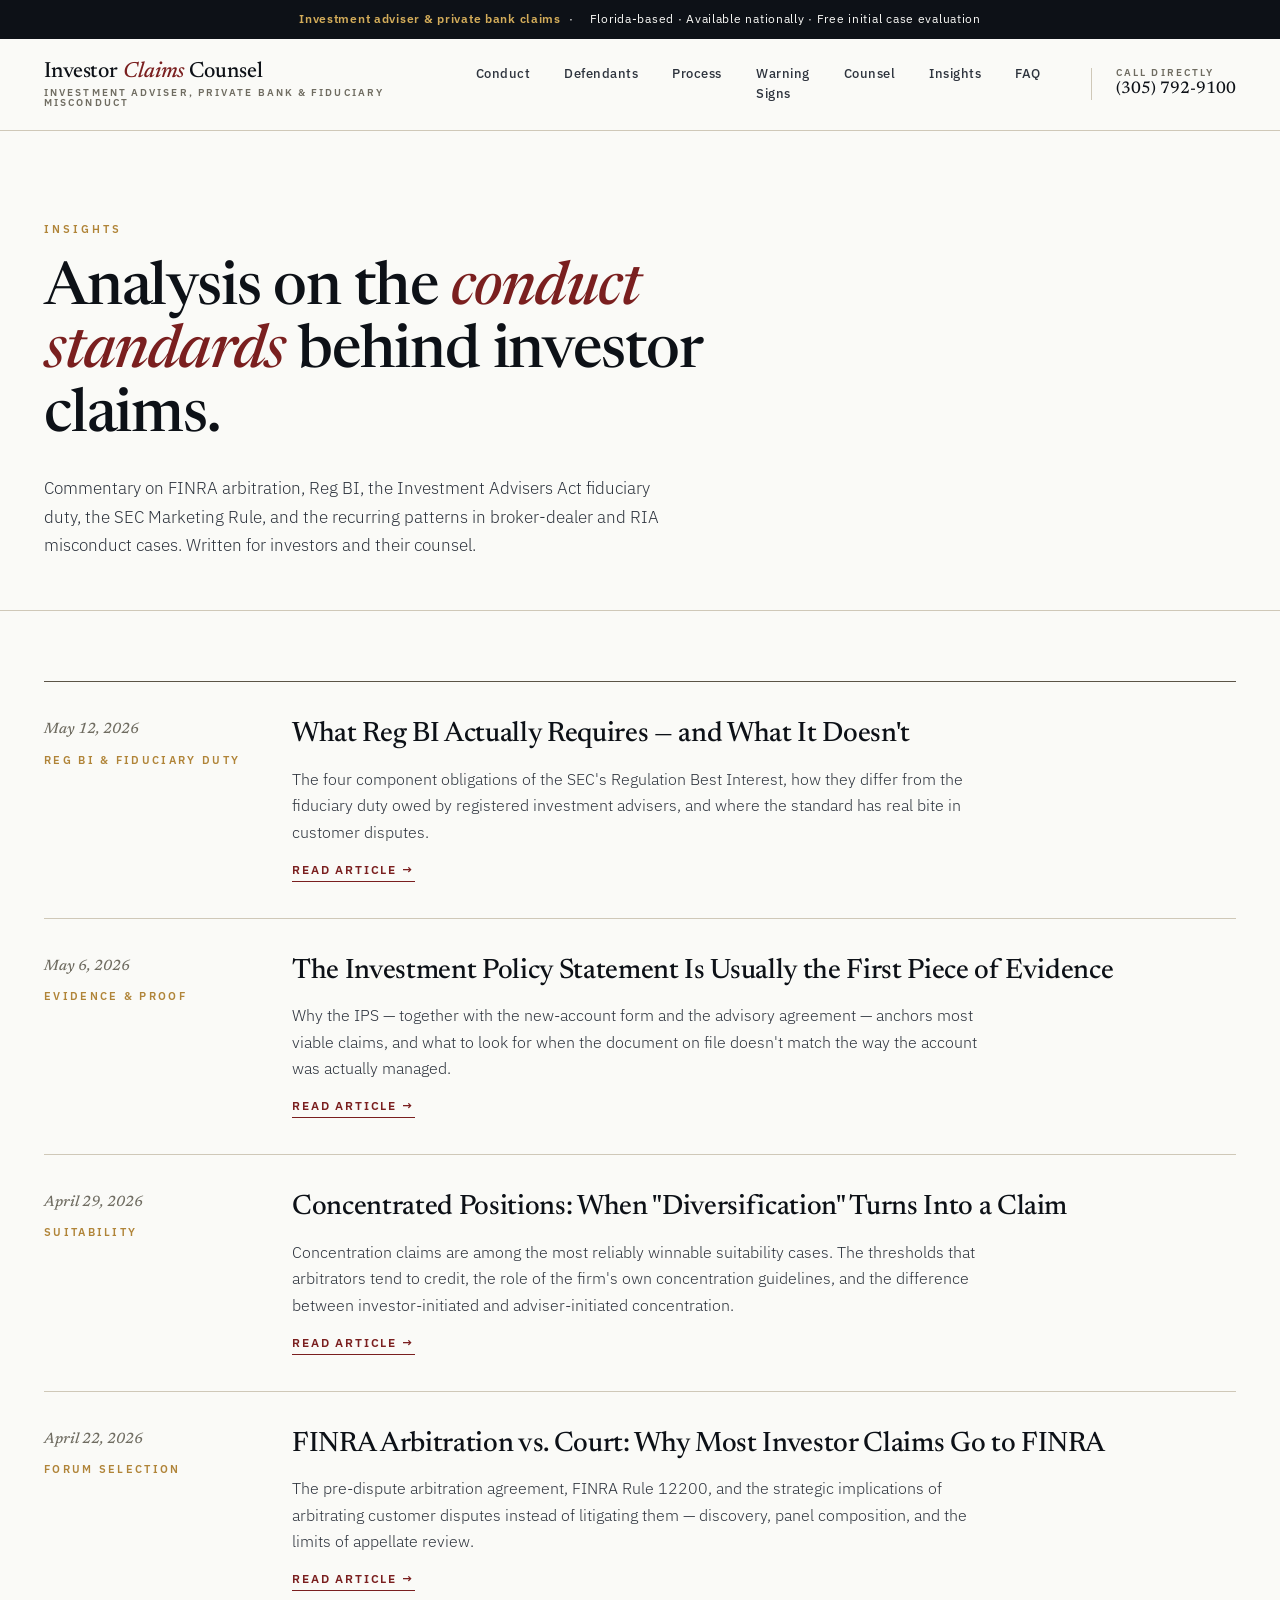
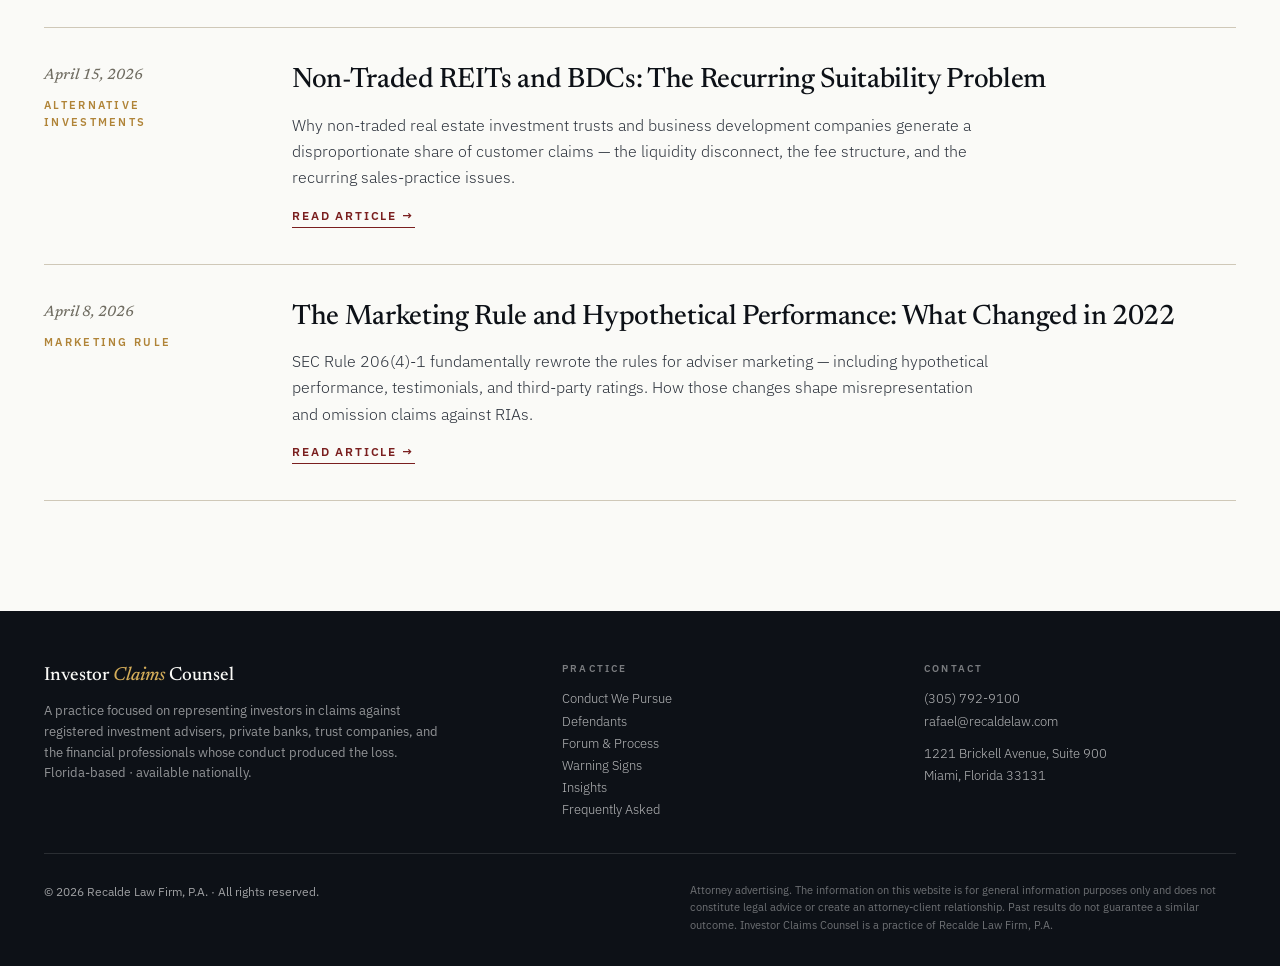
==== commit 108ddd12: "Reposition site around fiduciary breach, not broker conduct Lead the practice with claims against re" ====
--- a/blog/index.html
+++ b/blog/index.html
@@ -22,7 +22,7 @@
 
 <!-- ================== NOTICE STRIP ================== -->
 <div class="notice-strip">
-  <span class="strong">FINRA arbitration claims</span>·<span style="margin: 0 8px;"></span>Florida-based · Available nationally · Free initial case evaluation
+  <span class="strong">Investment adviser &amp; private bank claims</span>·<span style="margin: 0 8px;"></span>Florida-based · Available nationally · Free initial case evaluation
 </div>
 
 <!-- ================== TOPBAR ================== -->
@@ -30,7 +30,7 @@
   <div class="topbar-inner">
     <a href="/" class="brand">
       <span class="brand-name">Investor <em>Claims</em> Counsel</span>
-      <span class="brand-sub">Broker-Dealer &amp; RIA Misconduct</span>
+      <span class="brand-sub">Investment Adviser, Private Bank &amp; Fiduciary Misconduct</span>
     </a>
     <nav class="nav">
       <a href="/#conduct">Conduct</a>
@@ -144,7 +144,7 @@
     <div class="footer-top">
       <div>
         <div class="footer-brand-line">Investor <em>Claims</em> Counsel</div>
-        <div class="footer-tagline">A practice focused on representing investors in claims against broker-dealers, registered investment advisers, and the financial professionals whose conduct produced the loss. Florida-based · available nationally.</div>
+        <div class="footer-tagline">A practice focused on representing investors in claims against registered investment advisers, private banks, trust companies, and the financial professionals whose conduct produced the loss. Florida-based · available nationally.</div>
       </div>
       <div class="footer-col">
         <div class="footer-col-label">Practice</div>
--- a/style.css
+++ b/style.css
@@ -376,6 +376,18 @@
   color: var(--muted);
   font-family: 'Newsreader', serif;
   font-style: italic;
+}
+
+.conduct-addendum {
+  margin-top: 36px;
+  padding-top: 28px;
+  border-top: 1px solid var(--rule);
+  font-family: 'Newsreader', serif;
+  font-style: italic;
+  font-size: 15.5px;
+  line-height: 1.6;
+  color: var(--muted);
+  max-width: 72ch;
 }
 
 /* ---------- Defendants ---------- */
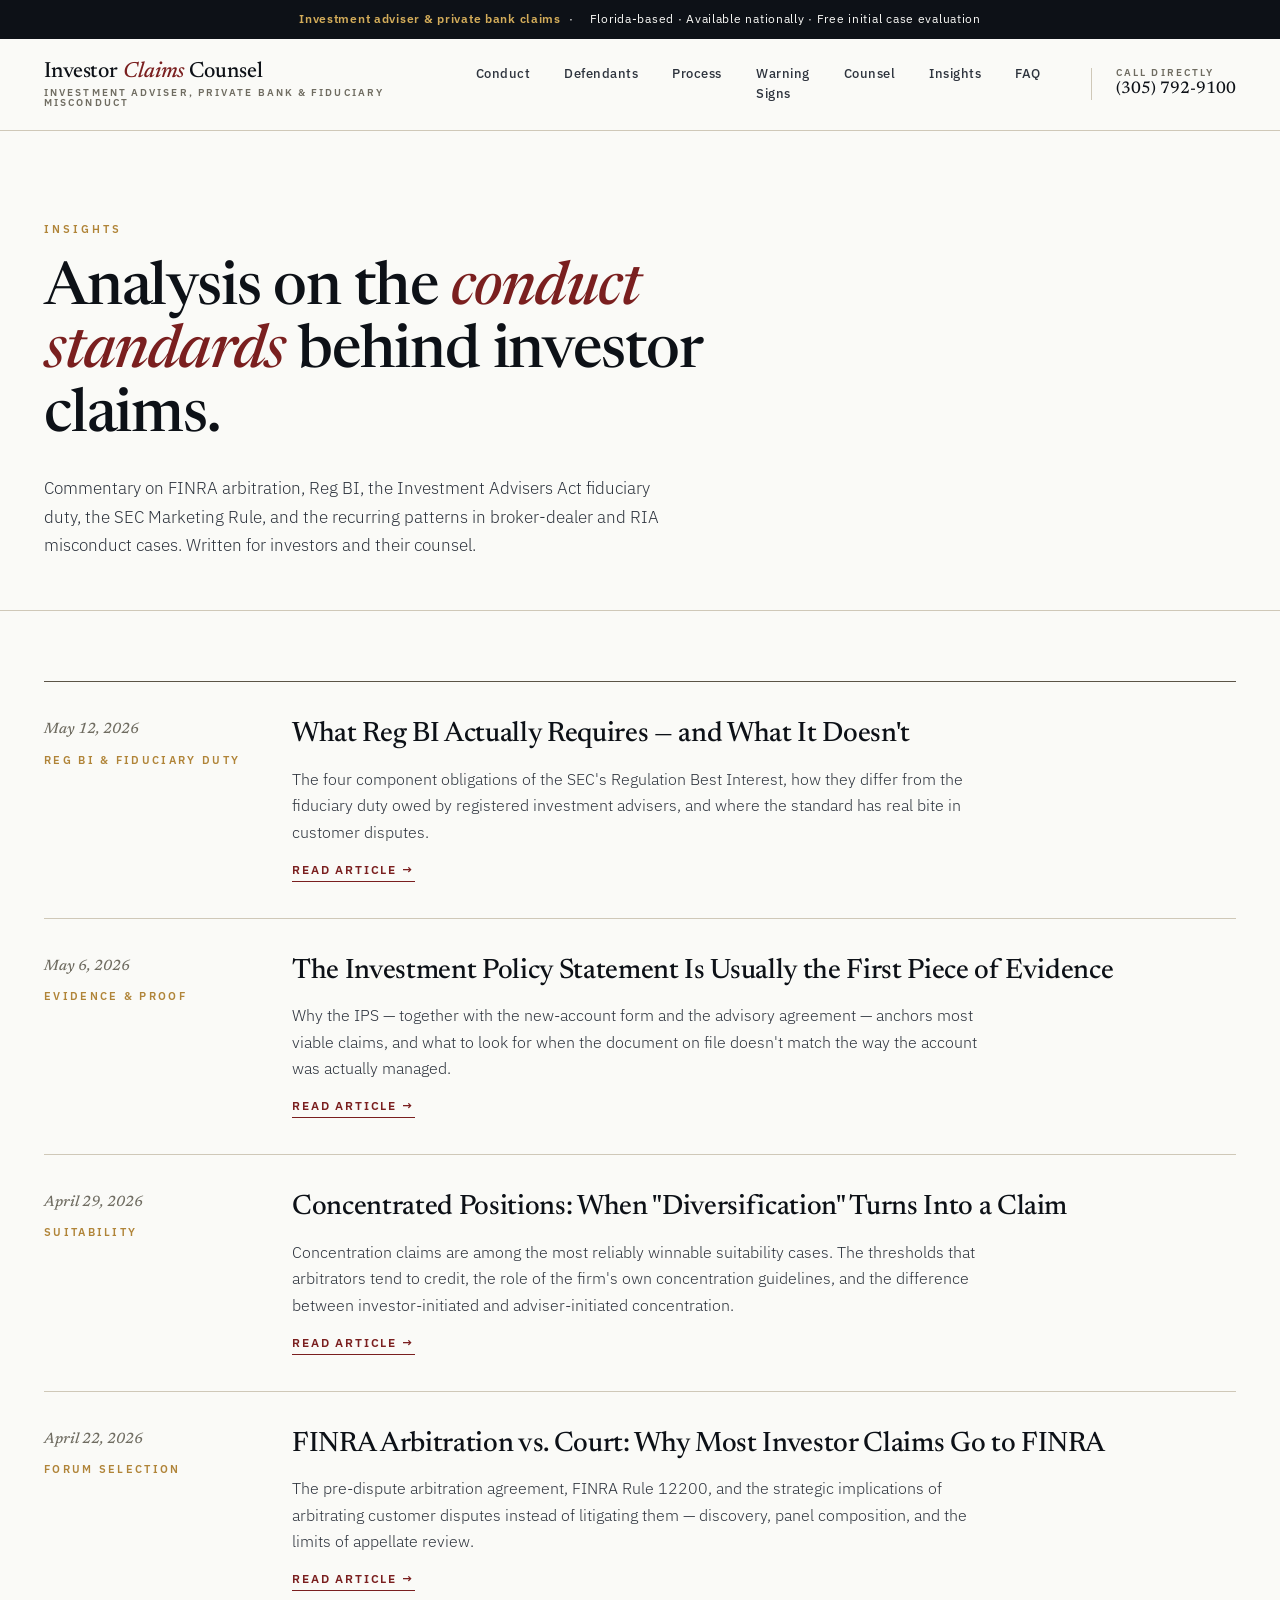
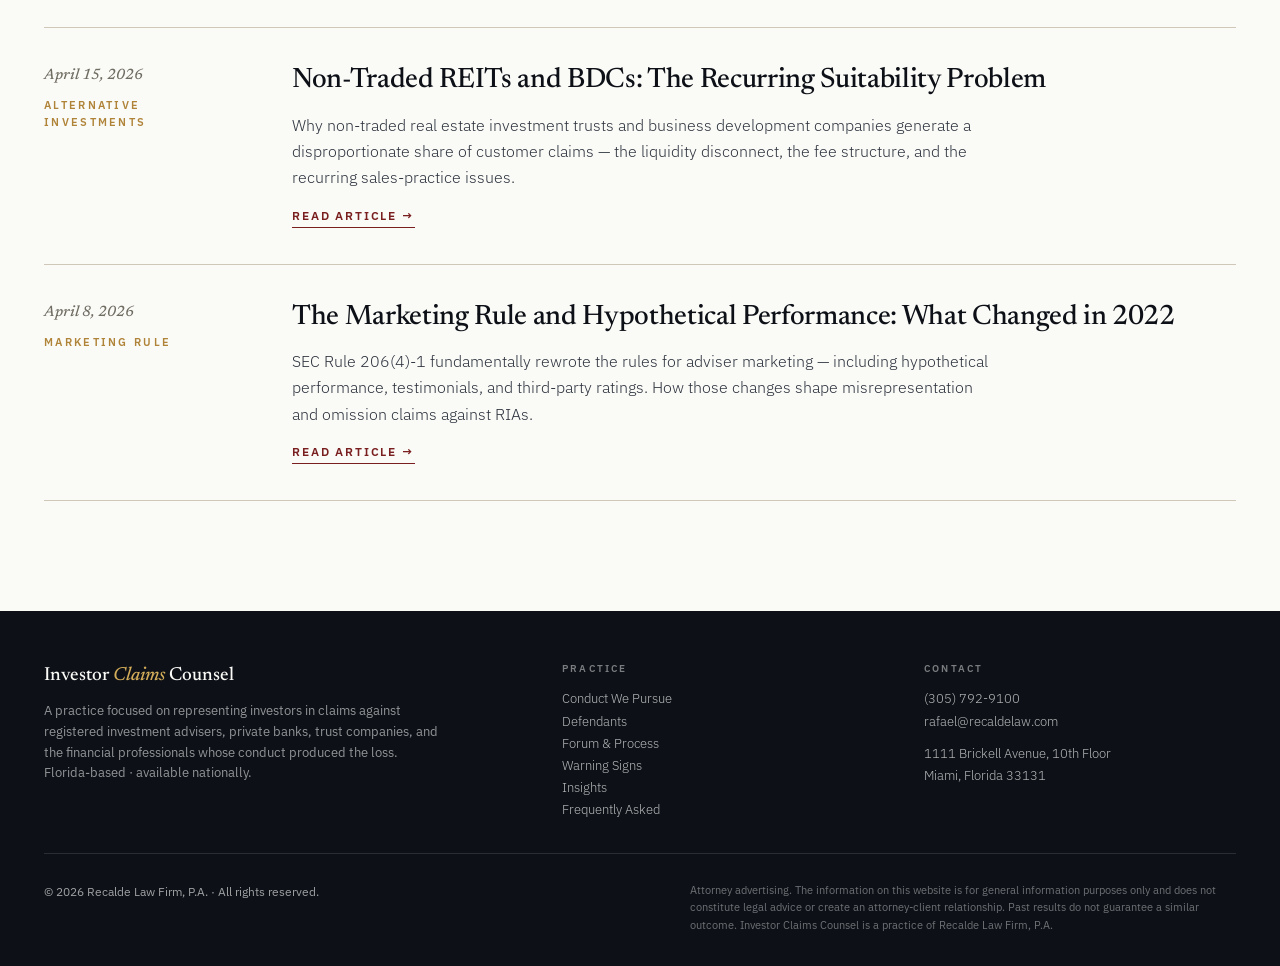
==== commit 669d5588: "Update office address to 1111 Brickell Avenue, 10th Floor Updates the footer office address from 122" ====
--- a/blog/index.html
+++ b/blog/index.html
@@ -9,7 +9,7 @@
 <meta property="og:description" content="Analysis and commentary on FINRA arbitration, broker-dealer conduct, investment adviser fiduciary duty, and the conduct standards underlying investor claims.">
 <meta property="og:type" content="website">
 <meta property="og:url" content="https://investorclaimscounsel.com/blog/">
-<meta property="og:image" content="https://investorclaimscounsel.com/headshot.jpg">
+<meta property="og:image" content="https://investorclaimscounsel.com/headshot.png">
 <meta name="twitter:card" content="summary">
 <link rel="icon" href="../favicon.svg" type="image/svg+xml">
 <link rel="preconnect" href="https://fonts.googleapis.com">
@@ -159,7 +159,7 @@
         <div class="footer-col-label">Contact</div>
         <a href="tel:+13057929100">(305) 792-9100</a>
         <a href="mailto:rafael@recaldelaw.com">rafael@recaldelaw.com</a>
-        <p style="margin-top: 10px;">1221 Brickell Avenue, Suite 900<br>Miami, Florida 33131</p>
+        <p style="margin-top: 10px;">1111 Brickell Avenue, 10th Floor<br>Miami, Florida 33131</p>
       </div>
     </div>
     <div class="footer-bottom">
--- a/style.css
+++ b/style.css
@@ -602,34 +602,17 @@
 
 .portrait {
   aspect-ratio: 4/5;
-  background: linear-gradient(155deg, #aea48c 0%, #5b5447 100%);
+  background: var(--paper-2);
   position: relative;
   overflow: hidden;
 }
 
-.portrait::before {
-  content: "RR";
-  position: absolute;
-  bottom: 22px;
-  left: 26px;
-  font-family: 'Newsreader', serif;
-  font-style: italic;
-  font-size: 64px;
-  color: rgba(255, 255, 255, 0.55);
-  line-height: 1;
-  font-weight: 500;
-}
-
-.portrait::after {
-  content: "Photograph";
-  position: absolute;
-  top: 50%;
-  left: 50%;
-  transform: translate(-50%, -50%);
-  font-size: 10px;
-  letter-spacing: 0.24em;
-  text-transform: uppercase;
-  color: rgba(255, 255, 255, 0.5);
+.portrait img {
+  width: 100%;
+  height: 100%;
+  object-fit: cover;
+  object-position: center top;
+  display: block;
 }
 
 .counsel h2 {
